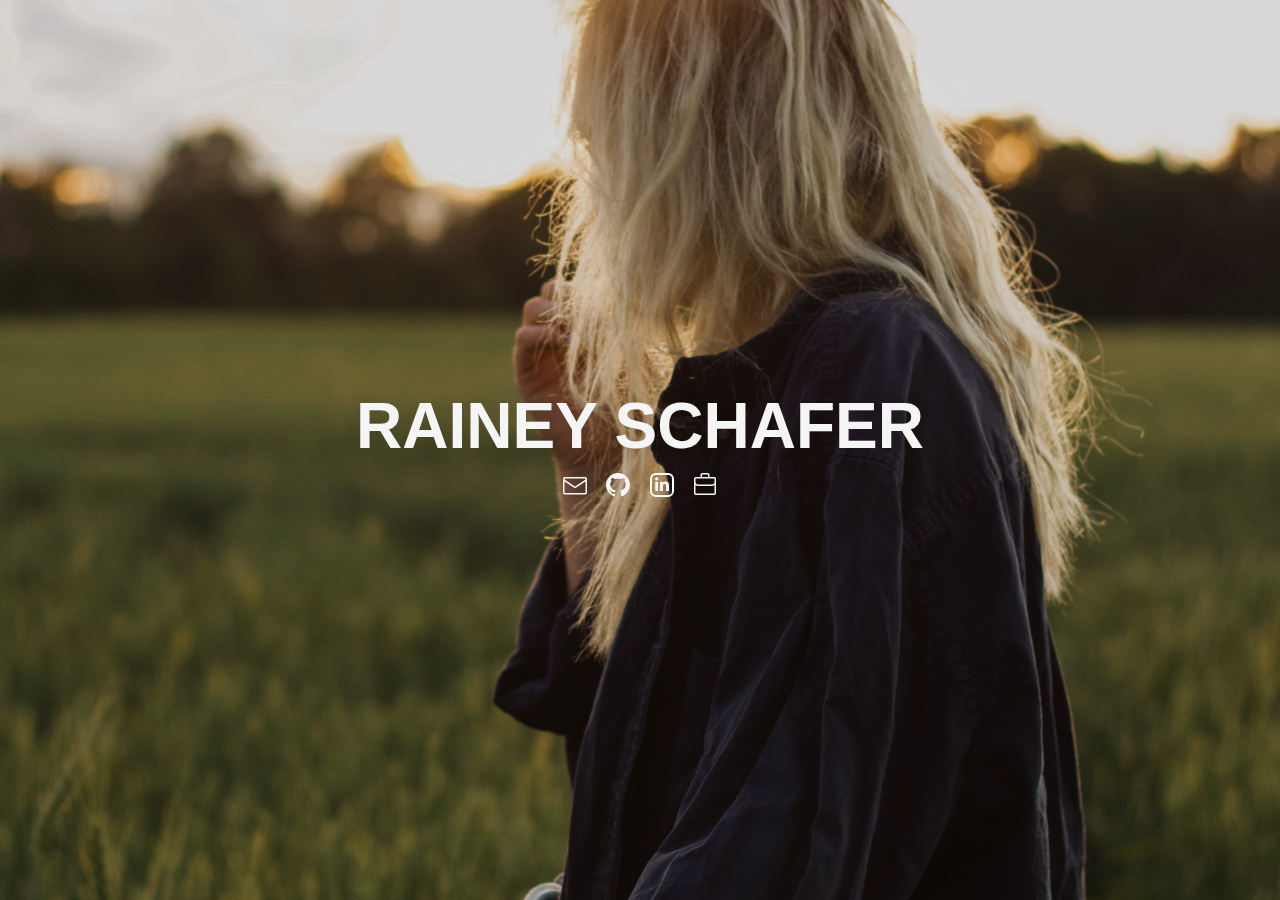
==== index.html @ cb730634 "Create website" ====
<!DOCTYPE html>
<html lang='en'>

<head>
  <meta charset='UTF-8' />
  <meta name="viewport" content="width=device-width, initial-scale=1">
  <title>Rainey Schafer</title>
  <link rel='stylesheet' href='styles.css' />
</head>

<body id="home-background-image">
  <div class='home'>
    <div class="page-container">

      <div class='header'>
        <h1>RAINEY SCHAFER</h1>
      </div>

      <div class='menu'>

        <div class='email-link'>
          <a href='mailto:schafer.rainey@gmail.com'>
            <svg xmlns="http://www.w3.org/2000/svg" viewBox="0 0 24 24">
              <path fill-rule="evenodd"
                d="M1.75 3A1.75 1.75 0 000 4.75v14c0 .966.784 1.75 1.75 1.75h20.5A1.75 1.75 0 0024 18.75v-14A1.75 1.75 0 0022.25 3H1.75zM1.5 4.75a.25.25 0 01.25-.25h20.5a.25.25 0 01.25.25v.852l-10.36 7a.25.25 0 01-.28 0l-10.36-7V4.75zm0 2.662V18.75c0 .138.112.25.25.25h20.5a.25.25 0 00.25-.25V7.412l-9.52 6.433c-.592.4-1.368.4-1.96 0L1.5 7.412z" />
            </svg>
          </a>
        </div>

        <div class='github-link'>
          <a href='https://github.com/R-Schafer' target="_blank">
            <svg xmlns="http://www.w3.org/2000/svg" viewBox="0 0 16 16">
              <path fill-rule="evenodd"
                d="M8 0C3.58 0 0 3.58 0 8c0 3.54 2.29 6.53 5.47 7.59.4.07.55-.17.55-.38 0-.19-.01-.82-.01-1.49-2.01.37-2.53-.49-2.69-.94-.09-.23-.48-.94-.82-1.13-.28-.15-.68-.52-.01-.53.63-.01 1.08.58 1.23.82.72 1.21 1.87.87 2.33.66.07-.52.28-.87.51-1.07-1.78-.2-3.64-.89-3.64-3.95 0-.87.31-1.59.82-2.15-.08-.2-.36-1.02.08-2.12 0 0 .67-.21 2.2.82.64-.18 1.32-.27 2-.27.68 0 1.36.09 2 .27 1.53-1.04 2.2-.82 2.2-.82.44 1.1.16 1.92.08 2.12.51.56.82 1.27.82 2.15 0 3.07-1.87 3.75-3.65 3.95.29.25.54.73.54 1.48 0 1.07-.01 1.93-.01 2.2 0 .21.15.46.55.38A8.013 8.013 0 0016 8c0-4.42-3.58-8-8-8z" />
            </svg>
          </a>
        </div>

        <div class='linkedin-link'>
          <a href='https://www.linkedin.com/in/raineyschafer/' target="_blank">
            <svg xmlns="http://www.w3.org/2000/svg" viewBox="0 0 448 512">
              <path
                d="M100.28 448H7.4V148.9h92.88zM53.79 108.1C24.09 108.1 0 83.5 0 53.8a53.79 53.79 0 0 1 107.58 0c0 29.7-24.1 54.3-53.79 54.3zM447.9 448h-92.68V302.4c0-34.7-.7-79.2-48.29-79.2-48.29 0-55.69 37.7-55.69 76.7V448h-92.78V148.9h89.08v40.8h1.3c12.4-23.5 42.69-48.3 87.88-48.3 94 0 111.28 61.9 111.28 142.3V448z" />
            </svg>
          </a>
        </div>

        <div class='resume-link'>
          <a href='resume.html' target="_blank">
            <svg xmlns="http://www.w3.org/2000/svg" viewBox="0 0 24 24">
              <path fill-rule="evenodd"
                d="M7.5 1.75C7.5.784 8.284 0 9.25 0h5.5c.966 0 1.75.784 1.75 1.75V4h4.75c.966 0 1.75.784 1.75 1.75v14.5A1.75 1.75 0 0121.25 22H2.75A1.75 1.75 0 011 20.25V5.75C1 4.784 1.784 4 2.75 4H7.5V1.75zm-5 10.24v8.26c0 .138.112.25.25.25h18.5a.25.25 0 00.25-.25v-8.26A4.233 4.233 0 0118.75 13H5.25a4.233 4.233 0 01-2.75-1.01zm19-3.24a2.75 2.75 0 01-2.75 2.75H5.25A2.75 2.75 0 012.5 8.75v-3a.25.25 0 01.25-.25h18.5a.25.25 0 01.25.25v3zm-6.5-7V4H9V1.75a.25.25 0 01.25-.25h5.5a.25.25 0 01.25.25z" />
            </svg>
          </a>
        </div>
      </div>
    </div>
  </div>
</body>

</html>
---- styles.css ----
* {
    margin: 0;
    padding: 0;
    box-sizing: border-box;
}

html, body {
    height: 100%;
    font-family:'Trebuchet MS', 'Lucida Sans Unicode', 'Lucida Grande', 'Lucida Sans', Arial, sans-serif;
}

.home {
    height: 100%;
}

.header {
    font-size: 2em;
    color: whitesmoke;
    text-align: center;
}

.page-container {
    display: flex;
    justify-content: center;
    align-items: center;
    height: 100%;
    flex-direction: column;
}

.menu {
    display: flex;
    flex-direction: row;
    justify-content: center;
    font-size: 1em;
}

.github-link,
.linkedin-link,
.resume-link,
.email-link {
    padding: 10%;
}

a:link {
    color: whitesmoke;
    text-decoration: none;
}
a:visited {
    color: whitesmoke;
}
a:hover {
    font-style: italic;
}

#home-background-image {
    background-image: url('images/home-background.jpg'); 
    background-position: center center; 
    background-repeat: no-repeat; 
    background-attachment: fixed; 
    background-size: cover;  
}

svg {
    height: 24px;
    width: 24px;
    fill: whitesmoke;
}

.linkedin-link svg {
    border: 2px solid white;
    padding: 2px 3px;
    border-radius: 6px;
    height: 24px;
}

.email-link svg {
    margin-top: 1px;
}
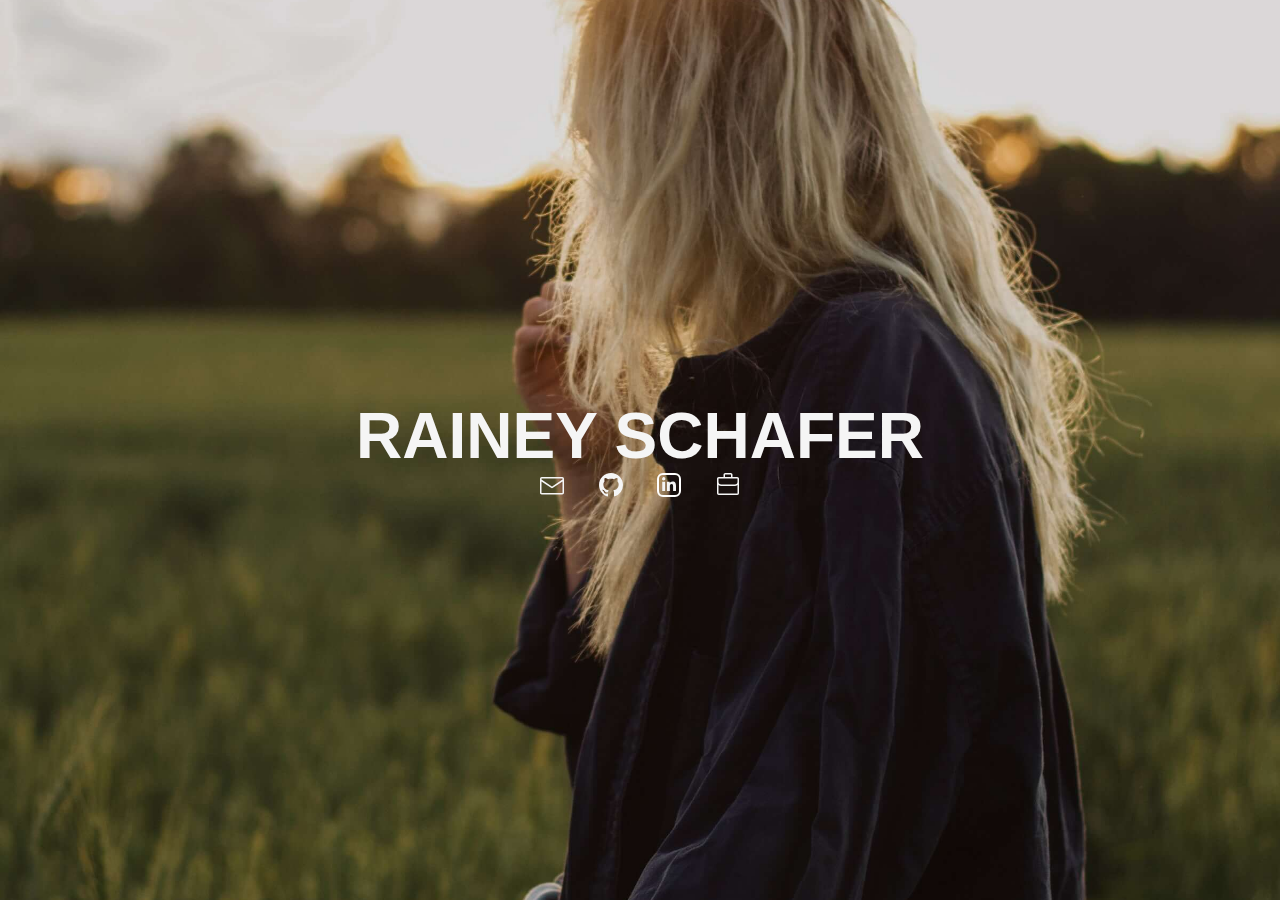
==== commit 2ad66888: "Optimizing background image and adjusted icons" ====
--- a/index.html
+++ b/index.html
@@ -4,7 +4,10 @@
 <head>
   <meta charset='UTF-8' />
   <meta name="viewport" content="width=device-width, initial-scale=1">
+
   <title>Rainey Schafer</title>
+  <meta name="description" content="Rainey Schafer's personal website">
+
   <link rel='stylesheet' href='styles.css' />
 </head>
 
--- a/styles.css
+++ b/styles.css
@@ -30,16 +30,9 @@
 
 .menu {
     display: flex;
-    flex-direction: row;
-    justify-content: center;
-    font-size: 1em;
-}
-
-.github-link,
-.linkedin-link,
-.resume-link,
-.email-link {
-    padding: 10%;
+    justify-content: space-between;
+    width: 50%;
+    max-width: 200px;
 }
 
 a:link {
@@ -54,11 +47,23 @@
 }
 
 #home-background-image {
-    background-image: url('images/home-background.jpg'); 
+    background-image: url('images/home-background-small.jpg'); 
     background-position: center center; 
     background-repeat: no-repeat; 
     background-attachment: fixed; 
     background-size: cover;  
+}
+
+@media screen and (min-width: 600px) {
+    #home-background-image {
+        background-image: url('images/home-background-medium.jpg'); 
+    }
+}
+
+@media screen and (min-width: 800px) {
+    #home-background-image {
+        background-image: url('images/home-background-large.jpg'); 
+    }
 }
 
 svg {
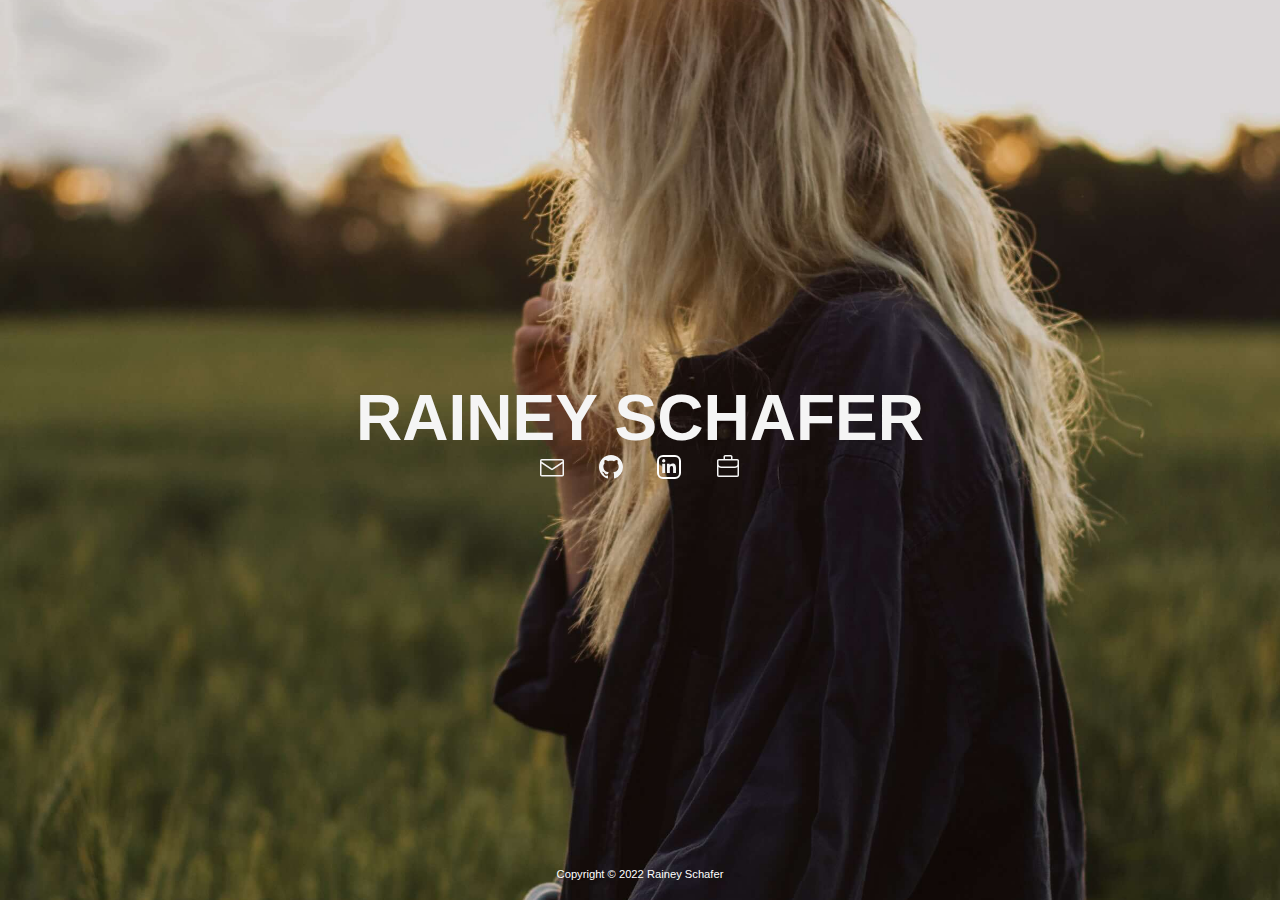
==== commit 215f4d24: "Add footer to website, update resume experience" ====
--- a/index.html
+++ b/index.html
@@ -49,7 +49,7 @@
         </div>
 
         <div class='resume-link'>
-          <a href='resume.html' target="_blank">
+          <a href='/resume' target="_blank">
             <svg xmlns="http://www.w3.org/2000/svg" viewBox="0 0 24 24">
               <path fill-rule="evenodd"
                 d="M7.5 1.75C7.5.784 8.284 0 9.25 0h5.5c.966 0 1.75.784 1.75 1.75V4h4.75c.966 0 1.75.784 1.75 1.75v14.5A1.75 1.75 0 0121.25 22H2.75A1.75 1.75 0 011 20.25V5.75C1 4.784 1.784 4 2.75 4H7.5V1.75zm-5 10.24v8.26c0 .138.112.25.25.25h18.5a.25.25 0 00.25-.25v-8.26A4.233 4.233 0 0118.75 13H5.25a4.233 4.233 0 01-2.75-1.01zm19-3.24a2.75 2.75 0 01-2.75 2.75H5.25A2.75 2.75 0 012.5 8.75v-3a.25.25 0 01.25-.25h18.5a.25.25 0 01.25.25v3zm-6.5-7V4H9V1.75a.25.25 0 01.25-.25h5.5a.25.25 0 01.25.25z" />
@@ -58,6 +58,11 @@
         </div>
       </div>
     </div>
+
+    <div class="footer">
+      <span>Copyright &copy; 2022 Rainey Schafer</span>
+    </div>
+
   </div>
 </body>
 
--- a/styles.css
+++ b/styles.css
@@ -24,7 +24,7 @@
     display: flex;
     justify-content: center;
     align-items: center;
-    height: 100%;
+    height: 96%;
     flex-direction: column;
 }
 
@@ -66,6 +66,8 @@
     }
 }
 
+/* icons */
+
 svg {
     height: 24px;
     width: 24px;
@@ -81,4 +83,15 @@
 
 .email-link svg {
     margin-top: 1px;
+}
+
+/* footer */
+
+.footer{
+    text-align: center;
+}
+
+span {
+    color: white;
+    font-size: .7em;
 }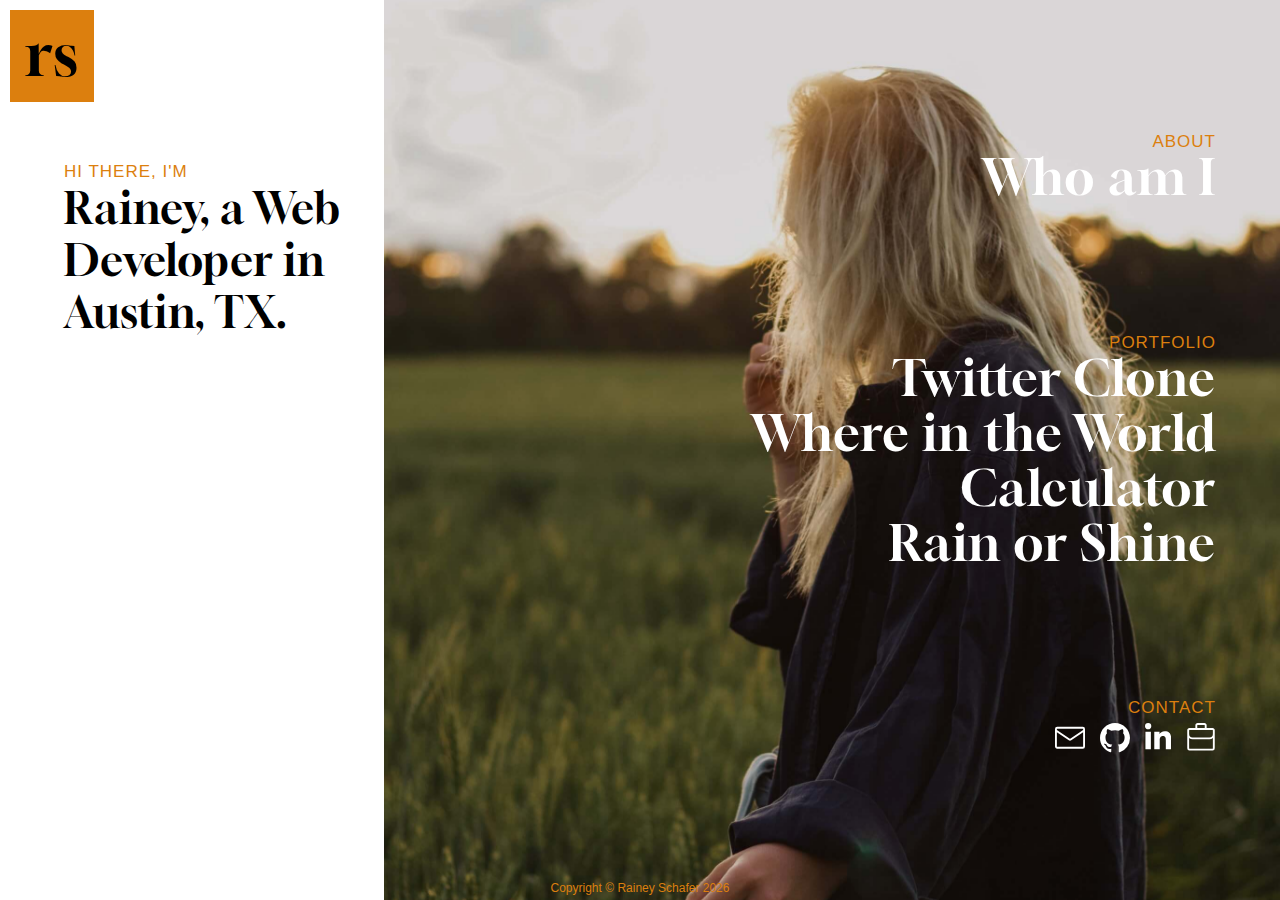
==== commit 06c11a15: "Made new website" ====
--- a/index.html
+++ b/index.html
@@ -1,69 +1,464 @@
 <!DOCTYPE html>
-<html lang='en'>
-
-<head>
-  <meta charset='UTF-8' />
-  <meta name="viewport" content="width=device-width, initial-scale=1">
-
-  <title>Rainey Schafer</title>
-  <meta name="description" content="Rainey Schafer's personal website">
-
-  <link rel='stylesheet' href='styles.css' />
-</head>
-
-<body id="home-background-image">
-  <div class='home'>
-    <div class="page-container">
-
-      <div class='header'>
-        <h1>RAINEY SCHAFER</h1>
-      </div>
-
-      <div class='menu'>
-
-        <div class='email-link'>
-          <a href='mailto:schafer.rainey@gmail.com'>
-            <svg xmlns="http://www.w3.org/2000/svg" viewBox="0 0 24 24">
-              <path fill-rule="evenodd"
-                d="M1.75 3A1.75 1.75 0 000 4.75v14c0 .966.784 1.75 1.75 1.75h20.5A1.75 1.75 0 0024 18.75v-14A1.75 1.75 0 0022.25 3H1.75zM1.5 4.75a.25.25 0 01.25-.25h20.5a.25.25 0 01.25.25v.852l-10.36 7a.25.25 0 01-.28 0l-10.36-7V4.75zm0 2.662V18.75c0 .138.112.25.25.25h20.5a.25.25 0 00.25-.25V7.412l-9.52 6.433c-.592.4-1.368.4-1.96 0L1.5 7.412z" />
-            </svg>
+<html lang="en">
+  <head>
+    <meta charset="UTF-8" />
+    <meta http-equiv="X-UA-Compatible" content="IE=edge" />
+    <meta name="viewport" content="width=device-width, initial-scale=1.0" />
+    <link rel="icon" href="images/favicon.ico" />
+    <link rel="stylesheet" href="styles.css" />
+    <script src="script.js" defer></script>
+    <title>RAINEY SCHAFER - WEB DEV</title>
+  </head>
+  <body>
+    <div class="container">
+      <header>
+        <div class="logo">
+          <a href="/">
+            <span>rs</span>
           </a>
         </div>
 
-        <div class='github-link'>
-          <a href='https://github.com/R-Schafer' target="_blank">
-            <svg xmlns="http://www.w3.org/2000/svg" viewBox="0 0 16 16">
-              <path fill-rule="evenodd"
-                d="M8 0C3.58 0 0 3.58 0 8c0 3.54 2.29 6.53 5.47 7.59.4.07.55-.17.55-.38 0-.19-.01-.82-.01-1.49-2.01.37-2.53-.49-2.69-.94-.09-.23-.48-.94-.82-1.13-.28-.15-.68-.52-.01-.53.63-.01 1.08.58 1.23.82.72 1.21 1.87.87 2.33.66.07-.52.28-.87.51-1.07-1.78-.2-3.64-.89-3.64-3.95 0-.87.31-1.59.82-2.15-.08-.2-.36-1.02.08-2.12 0 0 .67-.21 2.2.82.64-.18 1.32-.27 2-.27.68 0 1.36.09 2 .27 1.53-1.04 2.2-.82 2.2-.82.44 1.1.16 1.92.08 2.12.51.56.82 1.27.82 2.15 0 3.07-1.87 3.75-3.65 3.95.29.25.54.73.54 1.48 0 1.07-.01 1.93-.01 2.2 0 .21.15.46.55.38A8.013 8.013 0 0016 8c0-4.42-3.58-8-8-8z" />
-            </svg>
-          </a>
+        <button type="button" class="hamburger">
+          <div class="bar"></div>
+        </button>
+
+        <nav class="mobile-nav">
+          <div class="mobile-container">
+            <div class="about-container">
+              <span class="title">ABOUT</span>
+              <ul>
+                <li id="about" class="hover-nav">Who am I</li>
+              </ul>
+            </div>
+            <div class="project-container">
+              <span class="title">PROJECTS</span>
+              <ul>
+                <li id="twitter" class="hover-nav">Twitter Clone</li>
+                <li id="world" class="hover-nav">Where in the World</li>
+                <li id="calculator" class="hover-nav">Calculator</li>
+                <li id="weather" class="hover-nav">Rain or Shine</li>
+              </ul>
+            </div>
+            <div class="links">
+              <span class="title">CONTACT</span>
+              <div class="link-container">
+                <div class="link">
+                  <a href="mailto:schafer.rainey@gmail.com">
+                    <svg xmlns="http://www.w3.org/2000/svg" viewBox="0 0 24 24">
+                      <path
+                        fill-rule="evenodd"
+                        d="M1.75 3A1.75 1.75 0 000 4.75v14c0 .966.784 1.75 1.75 1.75h20.5A1.75 1.75 0 0024 18.75v-14A1.75 1.75 0 0022.25 3H1.75zM1.5 4.75a.25.25 0 01.25-.25h20.5a.25.25 0 01.25.25v.852l-10.36 7a.25.25 0 01-.28 0l-10.36-7V4.75zm0 2.662V18.75c0 .138.112.25.25.25h20.5a.25.25 0 00.25-.25V7.412l-9.52 6.433c-.592.4-1.368.4-1.96 0L1.5 7.412z"
+                      />
+                    </svg>
+                  </a>
+                </div>
+                <div class="link">
+                  <a href="https://github.com/R-Schafer" target="_blank">
+                    <svg xmlns="http://www.w3.org/2000/svg" viewBox="0 0 16 16">
+                      <path
+                        fill-rule="evenodd"
+                        d="M8 0C3.58 0 0 3.58 0 8c0 3.54 2.29 6.53 5.47 7.59.4.07.55-.17.55-.38 0-.19-.01-.82-.01-1.49-2.01.37-2.53-.49-2.69-.94-.09-.23-.48-.94-.82-1.13-.28-.15-.68-.52-.01-.53.63-.01 1.08.58 1.23.82.72 1.21 1.87.87 2.33.66.07-.52.28-.87.51-1.07-1.78-.2-3.64-.89-3.64-3.95 0-.87.31-1.59.82-2.15-.08-.2-.36-1.02.08-2.12 0 0 .67-.21 2.2.82.64-.18 1.32-.27 2-.27.68 0 1.36.09 2 .27 1.53-1.04 2.2-.82 2.2-.82.44 1.1.16 1.92.08 2.12.51.56.82 1.27.82 2.15 0 3.07-1.87 3.75-3.65 3.95.29.25.54.73.54 1.48 0 1.07-.01 1.93-.01 2.2 0 .21.15.46.55.38A8.013 8.013 0 0016 8c0-4.42-3.58-8-8-8z"
+                      />
+                    </svg>
+                  </a>
+                </div>
+                <div class="link linkedin-link">
+                  <a
+                    href="https://www.linkedin.com/in/raineyschafer/"
+                    target="_blank"
+                  >
+                    <svg
+                      xmlns="http://www.w3.org/2000/svg"
+                      viewBox="0 0 448 512"
+                    >
+                      <path
+                        d="M100.28 448H7.4V148.9h92.88zM53.79 108.1C24.09 108.1 0 83.5 0 53.8a53.79 53.79 0 0 1 107.58 0c0 29.7-24.1 54.3-53.79 54.3zM447.9 448h-92.68V302.4c0-34.7-.7-79.2-48.29-79.2-48.29 0-55.69 37.7-55.69 76.7V448h-92.78V148.9h89.08v40.8h1.3c12.4-23.5 42.69-48.3 87.88-48.3 94 0 111.28 61.9 111.28 142.3V448z"
+                      />
+                    </svg>
+                  </a>
+                </div>
+                <div class="link">
+                  <a href="/resume.html" target="_blank">
+                    <svg xmlns="http://www.w3.org/2000/svg" viewBox="0 0 24 24">
+                      <path
+                        fill-rule="evenodd"
+                        d="M7.5 1.75C7.5.784 8.284 0 9.25 0h5.5c.966 0 1.75.784 1.75 1.75V4h4.75c.966 0 1.75.784 1.75 1.75v14.5A1.75 1.75 0 0121.25 22H2.75A1.75 1.75 0 011 20.25V5.75C1 4.784 1.784 4 2.75 4H7.5V1.75zm-5 10.24v8.26c0 .138.112.25.25.25h18.5a.25.25 0 00.25-.25v-8.26A4.233 4.233 0 0118.75 13H5.25a4.233 4.233 0 01-2.75-1.01zm19-3.24a2.75 2.75 0 01-2.75 2.75H5.25A2.75 2.75 0 012.5 8.75v-3a.25.25 0 01.25-.25h18.5a.25.25 0 01.25.25v3zm-6.5-7V4H9V1.75a.25.25 0 01.25-.25h5.5a.25.25 0 01.25.25z"
+                      />
+                    </svg>
+                  </a>
+                </div>
+              </div>
+            </div>
+          </div>
+        </nav>
+      </header>
+      <main>
+        <img
+          class="default-image"
+          src="images/me_md.jpg"
+          alt="woman standing outside"
+        />
+        <img
+          class="about-image hidden"
+          src="images/typing_md.jpg"
+          alt="woman typing on computer"
+        />
+        <img
+          class="twitter-image hidden"
+          src="images/phone_md.jpg"
+          alt="woman holding an iphone"
+        />
+        <img class="world-image hidden" src="images/globe_md.jpg" alt="globe" />
+        <img
+          class="calculator-image hidden"
+          src="images/numbers_md.jpg"
+          alt="wooden numbered blocks"
+        />
+        <img
+          class="weather-image hidden"
+          src="images/sky_md.jpg"
+          alt="cloudy sky"
+        />
+
+        <div class="hero-container">
+          <div class="hero-left">
+            <div class="intro">
+              <span class="title">HI THERE, I'M</span>
+              <p>Rainey, a Web Developer in Austin, TX.</p>
+            </div>
+            <div id="blurb" class="about hidden">
+              <div class="title">ABOUT</div>
+              <p>
+                As a self-taught Web Developer, the journey has been challenging
+                yet rewarding. Though it requires dedication to continuous
+                learning, I enjoy the creativity and problem solving involved in
+                designing and building responsive applications.
+              </p>
+              <p>
+                When I'm not programming, you can find me at a garden center,
+                antique shopping, or hiking with my dog.
+              </p>
+              <div class="go-to-links">
+                <a href="/resume/resume.html" target="_blank">
+                  <svg xmlns="http://www.w3.org/2000/svg" viewBox="0 0 24 24">
+                    <path
+                      fill-rule="evenodd"
+                      d="M7.5 1.75C7.5.784 8.284 0 9.25 0h5.5c.966 0 1.75.784 1.75 1.75V4h4.75c.966 0 1.75.784 1.75 1.75v14.5A1.75 1.75 0 0121.25 22H2.75A1.75 1.75 0 011 20.25V5.75C1 4.784 1.784 4 2.75 4H7.5V1.75zm-5 10.24v8.26c0 .138.112.25.25.25h18.5a.25.25 0 00.25-.25v-8.26A4.233 4.233 0 0118.75 13H5.25a4.233 4.233 0 01-2.75-1.01zm19-3.24a2.75 2.75 0 01-2.75 2.75H5.25A2.75 2.75 0 012.5 8.75v-3a.25.25 0 01.25-.25h18.5a.25.25 0 01.25.25v3zm-6.5-7V4H9V1.75a.25.25 0 01.25-.25h5.5a.25.25 0 01.25.25z"
+                    />
+                  </svg>
+                </a>
+              </div>
+            </div>
+            <div id="blurb" class="twitter hidden">
+              <div class="title">TWITTER CLONE</div>
+              <p>
+                This app allows the user to create an account, login, logout,
+                delete account, tweet, and view tweets from selected accounts.
+              </p>
+
+              <div class="features">
+                <div class="title">FEATURES</div>
+                <ul>
+                  <li>Demo</li>
+                  <li>Authentication</li>
+                  <li>Loading indicator</li>
+                  <li>Error handling</li>
+                  <li>Dynamic routing</li>
+                  <li>Firebase/Firestore storage</li>
+                  <li>Replication of Twitter design</li>
+                </ul>
+              </div>
+
+              <div class="used">
+                <span>HTML</span>
+                <span>CSS</span>
+                <span>JavaScript</span>
+                <span>Node.js</span>
+                <span>React</span>
+                <span>Firebase</span>
+                <span>Firestore</span>
+                <span>Git</span>
+                <span>Netlify</span>
+              </div>
+
+              <div class="go-to-links">
+                <a
+                  href="https://github.com/R-Schafer/learning_backend/tree/master/twitter_clone"
+                  target="_blank"
+                >
+                  <svg xmlns="http://www.w3.org/2000/svg" viewBox="0 0 16 16">
+                    <path
+                      fill-rule="evenodd"
+                      d="M8 0C3.58 0 0 3.58 0 8c0 3.54 2.29 6.53 5.47 7.59.4.07.55-.17.55-.38 0-.19-.01-.82-.01-1.49-2.01.37-2.53-.49-2.69-.94-.09-.23-.48-.94-.82-1.13-.28-.15-.68-.52-.01-.53.63-.01 1.08.58 1.23.82.72 1.21 1.87.87 2.33.66.07-.52.28-.87.51-1.07-1.78-.2-3.64-.89-3.64-3.95 0-.87.31-1.59.82-2.15-.08-.2-.36-1.02.08-2.12 0 0 .67-.21 2.2.82.64-.18 1.32-.27 2-.27.68 0 1.36.09 2 .27 1.53-1.04 2.2-.82 2.2-.82.44 1.1.16 1.92.08 2.12.51.56.82 1.27.82 2.15 0 3.07-1.87 3.75-3.65 3.95.29.25.54.73.54 1.48 0 1.07-.01 1.93-.01 2.2 0 .21.15.46.55.38A8.013 8.013 0 0016 8c0-4.42-3.58-8-8-8z"
+                    />
+                  </svg>
+                </a>
+                <a
+                  href="https://startling-frangipane-65354b.netlify.app/"
+                  target="_blank"
+                >
+                  <svg
+                    class="open"
+                    xmlns="http://www.w3.org/2000/svg"
+                    viewBox="0 0 525 525"
+                  >
+                    <path
+                      d="M352 0c-12.9 0-24.6 7.8-29.6 19.8s-2.2 25.7 6.9 34.9L370.7 96 201.4 265.4c-12.5 12.5-12.5 32.8 0 45.3s32.8 12.5 45.3 0L416 141.3l41.4 41.4c9.2 9.2 22.9 11.9 34.9 6.9s19.8-16.6 19.8-29.6V32c0-17.7-14.3-32-32-32H352zM80 32C35.8 32 0 67.8 0 112V432c0 44.2 35.8 80 80 80H400c44.2 0 80-35.8 80-80V320c0-17.7-14.3-32-32-32s-32 14.3-32 32V432c0 8.8-7.2 16-16 16H80c-8.8 0-16-7.2-16-16V112c0-8.8 7.2-16 16-16H192c17.7 0 32-14.3 32-32s-14.3-32-32-32H80z"
+                    />
+                  </svg>
+                </a>
+              </div>
+            </div>
+            <div id="blurb" class="world hidden">
+              <div class="title">WHERE IN THE WORLD</div>
+
+              <p>
+                This app fetches and presents JSON country data. The user can
+                search for a specific country, filter by region, and review
+                additional details of a selected country.
+              </p>
+
+              <div class="features">
+                <div class="title">FEATURES</div>
+                <ul>
+                  <li>Search bar</li>
+                  <li>Dropdown menu</li>
+                  <li>Filter capabilities</li>
+                  <li>Dark mode, defaults to computer settings</li>
+                </ul>
+              </div>
+
+              <div class="used">
+                <span>HTML</span>
+                <span>CSS</span>
+                <span>JavaScript</span>
+                <span>Git</span>
+                <span>Netlify</span>
+              </div>
+
+              <div class="go-to-links">
+                <a
+                  href="https://github.com/R-Schafer/learning_web_applications/tree/master/js_countries"
+                  target="_blank"
+                >
+                  <svg xmlns="http://www.w3.org/2000/svg" viewBox="0 0 16 16">
+                    <path
+                      fill-rule="evenodd"
+                      d="M8 0C3.58 0 0 3.58 0 8c0 3.54 2.29 6.53 5.47 7.59.4.07.55-.17.55-.38 0-.19-.01-.82-.01-1.49-2.01.37-2.53-.49-2.69-.94-.09-.23-.48-.94-.82-1.13-.28-.15-.68-.52-.01-.53.63-.01 1.08.58 1.23.82.72 1.21 1.87.87 2.33.66.07-.52.28-.87.51-1.07-1.78-.2-3.64-.89-3.64-3.95 0-.87.31-1.59.82-2.15-.08-.2-.36-1.02.08-2.12 0 0 .67-.21 2.2.82.64-.18 1.32-.27 2-.27.68 0 1.36.09 2 .27 1.53-1.04 2.2-.82 2.2-.82.44 1.1.16 1.92.08 2.12.51.56.82 1.27.82 2.15 0 3.07-1.87 3.75-3.65 3.95.29.25.54.73.54 1.48 0 1.07-.01 1.93-.01 2.2 0 .21.15.46.55.38A8.013 8.013 0 0016 8c0-4.42-3.58-8-8-8z"
+                    />
+                  </svg>
+                </a>
+                <a
+                  href="https://magical-bublanina-122969.netlify.app/"
+                  target="_blank"
+                >
+                  <svg
+                    class="open"
+                    xmlns="http://www.w3.org/2000/svg"
+                    viewBox="0 0 512 512"
+                  >
+                    <path
+                      d="M352 0c-12.9 0-24.6 7.8-29.6 19.8s-2.2 25.7 6.9 34.9L370.7 96 201.4 265.4c-12.5 12.5-12.5 32.8 0 45.3s32.8 12.5 45.3 0L416 141.3l41.4 41.4c9.2 9.2 22.9 11.9 34.9 6.9s19.8-16.6 19.8-29.6V32c0-17.7-14.3-32-32-32H352zM80 32C35.8 32 0 67.8 0 112V432c0 44.2 35.8 80 80 80H400c44.2 0 80-35.8 80-80V320c0-17.7-14.3-32-32-32s-32 14.3-32 32V432c0 8.8-7.2 16-16 16H80c-8.8 0-16-7.2-16-16V112c0-8.8 7.2-16 16-16H192c17.7 0 32-14.3 32-32s-14.3-32-32-32H80z"
+                    />
+                  </svg>
+                </a>
+              </div>
+            </div>
+            <div id="blurb" class="calculator hidden">
+              <div class="title">CALCULATOR</div>
+
+              <p>
+                This app handles addition, subtraction, multiplication and
+                division. The user has the ability to clears the screen,
+                backspace and changes numbers from positive to negative and vice
+                versa.
+              </p>
+
+              <div class="features">
+                <div class="title">FEATURES</div>
+                <ul>
+                  <li>Clean and simple design</li>
+                  <li>Standard calculator functions</li>
+                  <li>Clear and backspace</li>
+                  <li>Negative/postive toggle button</li>
+                </ul>
+              </div>
+
+              <div class="used">
+                <span>HTML</span>
+                <span>CSS</span>
+                <span>JavaScript</span>
+                <span>Git</span>
+                <span>Netlify</span>
+              </div>
+
+              <div class="go-to-links">
+                <a
+                  href="https://github.com/R-Schafer/learning_web_applications/tree/master/js_calculator"
+                  target="_blank"
+                >
+                  <svg xmlns="http://www.w3.org/2000/svg" viewBox="0 0 16 16">
+                    <path
+                      fill-rule="evenodd"
+                      d="M8 0C3.58 0 0 3.58 0 8c0 3.54 2.29 6.53 5.47 7.59.4.07.55-.17.55-.38 0-.19-.01-.82-.01-1.49-2.01.37-2.53-.49-2.69-.94-.09-.23-.48-.94-.82-1.13-.28-.15-.68-.52-.01-.53.63-.01 1.08.58 1.23.82.72 1.21 1.87.87 2.33.66.07-.52.28-.87.51-1.07-1.78-.2-3.64-.89-3.64-3.95 0-.87.31-1.59.82-2.15-.08-.2-.36-1.02.08-2.12 0 0 .67-.21 2.2.82.64-.18 1.32-.27 2-.27.68 0 1.36.09 2 .27 1.53-1.04 2.2-.82 2.2-.82.44 1.1.16 1.92.08 2.12.51.56.82 1.27.82 2.15 0 3.07-1.87 3.75-3.65 3.95.29.25.54.73.54 1.48 0 1.07-.01 1.93-.01 2.2 0 .21.15.46.55.38A8.013 8.013 0 0016 8c0-4.42-3.58-8-8-8z"
+                    />
+                  </svg>
+                </a>
+                <a
+                  href="https://astonishing-madeleine-dbae3c.netlify.app/"
+                  target="_blank"
+                >
+                  <svg
+                    class="open"
+                    xmlns="http://www.w3.org/2000/svg"
+                    viewBox="0 0 525 525"
+                  >
+                    <path
+                      d="M352 0c-12.9 0-24.6 7.8-29.6 19.8s-2.2 25.7 6.9 34.9L370.7 96 201.4 265.4c-12.5 12.5-12.5 32.8 0 45.3s32.8 12.5 45.3 0L416 141.3l41.4 41.4c9.2 9.2 22.9 11.9 34.9 6.9s19.8-16.6 19.8-29.6V32c0-17.7-14.3-32-32-32H352zM80 32C35.8 32 0 67.8 0 112V432c0 44.2 35.8 80 80 80H400c44.2 0 80-35.8 80-80V320c0-17.7-14.3-32-32-32s-32 14.3-32 32V432c0 8.8-7.2 16-16 16H80c-8.8 0-16-7.2-16-16V112c0-8.8 7.2-16 16-16H192c17.7 0 32-14.3 32-32s-14.3-32-32-32H80z"
+                    />
+                  </svg>
+                </a>
+              </div>
+            </div>
+            <div id="blurb" class="weather hidden">
+              <div class="title">RAIN OR SHINE</div>
+
+              <p>
+                This app fetches and presents JSON weather data. Allows the user
+                to search the forecast in desired locations and provides 12 hour
+                - 3 day forecasts.
+              </p>
+
+              <div class="features">
+                <div class="title">FEATURES</div>
+                <ul>
+                  <li>Clean and simple design</li>
+                  <li>Loading indicator</li>
+                  <li>Error handling</li>
+                  <li>Location search bar</li>
+                </ul>
+              </div>
+
+              <div class="used">
+                <span>HTML</span>
+                <span>CSS</span>
+                <span>JavaScript</span>
+                <span>Git</span>
+                <span>Netlify</span>
+              </div>
+
+              <div class="go-to-links">
+                <a
+                  href="https://github.com/R-Schafer/learning_web_applications/tree/master/js_weather_application"
+                  target="_blank"
+                >
+                  <svg xmlns="http://www.w3.org/2000/svg" viewBox="0 0 16 16">
+                    <path
+                      fill-rule="evenodd"
+                      d="M8 0C3.58 0 0 3.58 0 8c0 3.54 2.29 6.53 5.47 7.59.4.07.55-.17.55-.38 0-.19-.01-.82-.01-1.49-2.01.37-2.53-.49-2.69-.94-.09-.23-.48-.94-.82-1.13-.28-.15-.68-.52-.01-.53.63-.01 1.08.58 1.23.82.72 1.21 1.87.87 2.33.66.07-.52.28-.87.51-1.07-1.78-.2-3.64-.89-3.64-3.95 0-.87.31-1.59.82-2.15-.08-.2-.36-1.02.08-2.12 0 0 .67-.21 2.2.82.64-.18 1.32-.27 2-.27.68 0 1.36.09 2 .27 1.53-1.04 2.2-.82 2.2-.82.44 1.1.16 1.92.08 2.12.51.56.82 1.27.82 2.15 0 3.07-1.87 3.75-3.65 3.95.29.25.54.73.54 1.48 0 1.07-.01 1.93-.01 2.2 0 .21.15.46.55.38A8.013 8.013 0 0016 8c0-4.42-3.58-8-8-8z"
+                    />
+                  </svg>
+                </a>
+                <a
+                  href="https://vermillion-pudding-e18ce7.netlify.app/"
+                  target="_blank"
+                >
+                  <svg
+                    class="open"
+                    xmlns="http://www.w3.org/2000/svg"
+                    viewBox="0 0 525 525"
+                  >
+                    <path
+                      d="M352 0c-12.9 0-24.6 7.8-29.6 19.8s-2.2 25.7 6.9 34.9L370.7 96 201.4 265.4c-12.5 12.5-12.5 32.8 0 45.3s32.8 12.5 45.3 0L416 141.3l41.4 41.4c9.2 9.2 22.9 11.9 34.9 6.9s19.8-16.6 19.8-29.6V32c0-17.7-14.3-32-32-32H352zM80 32C35.8 32 0 67.8 0 112V432c0 44.2 35.8 80 80 80H400c44.2 0 80-35.8 80-80V320c0-17.7-14.3-32-32-32s-32 14.3-32 32V432c0 8.8-7.2 16-16 16H80c-8.8 0-16-7.2-16-16V112c0-8.8 7.2-16 16-16H192c17.7 0 32-14.3 32-32s-14.3-32-32-32H80z"
+                    />
+                  </svg>
+                </a>
+              </div>
+            </div>
+          </div>
+          <div class="hero-right">
+            <nav class="menu">
+              <div class="about-container">
+                <span class="title">ABOUT</span>
+                <ul>
+                  <li id="about" class="hover-nav">Who am I</li>
+                </ul>
+              </div>
+
+              <div class="project-container">
+                <span class="title">PORTFOLIO</span>
+                <ul>
+                  <li id="twitter" class="hover-nav">Twitter Clone</li>
+                  <li id="world" class="hover-nav">Where in the World</li>
+                  <li id="calculator" class="hover-nav">Calculator</li>
+                  <li id="weather" class="hover-nav">Rain or Shine</li>
+                </ul>
+              </div>
+
+              <div class="links">
+                <span class="title">CONTACT</span>
+                <div class="link-container">
+                  <div class="link">
+                    <a href="mailto:schafer.rainey@gmail.com">
+                      <svg
+                        xmlns="http://www.w3.org/2000/svg"
+                        viewBox="0 0 24 24"
+                      >
+                        <path
+                          fill-rule="evenodd"
+                          d="M1.75 3A1.75 1.75 0 000 4.75v14c0 .966.784 1.75 1.75 1.75h20.5A1.75 1.75 0 0024 18.75v-14A1.75 1.75 0 0022.25 3H1.75zM1.5 4.75a.25.25 0 01.25-.25h20.5a.25.25 0 01.25.25v.852l-10.36 7a.25.25 0 01-.28 0l-10.36-7V4.75zm0 2.662V18.75c0 .138.112.25.25.25h20.5a.25.25 0 00.25-.25V7.412l-9.52 6.433c-.592.4-1.368.4-1.96 0L1.5 7.412z"
+                        />
+                      </svg>
+                    </a>
+                  </div>
+                  <div class="link">
+                    <a href="https://github.com/R-Schafer" target="_blank">
+                      <svg
+                        xmlns="http://www.w3.org/2000/svg"
+                        viewBox="0 0 16 16"
+                      >
+                        <path
+                          fill-rule="evenodd"
+                          d="M8 0C3.58 0 0 3.58 0 8c0 3.54 2.29 6.53 5.47 7.59.4.07.55-.17.55-.38 0-.19-.01-.82-.01-1.49-2.01.37-2.53-.49-2.69-.94-.09-.23-.48-.94-.82-1.13-.28-.15-.68-.52-.01-.53.63-.01 1.08.58 1.23.82.72 1.21 1.87.87 2.33.66.07-.52.28-.87.51-1.07-1.78-.2-3.64-.89-3.64-3.95 0-.87.31-1.59.82-2.15-.08-.2-.36-1.02.08-2.12 0 0 .67-.21 2.2.82.64-.18 1.32-.27 2-.27.68 0 1.36.09 2 .27 1.53-1.04 2.2-.82 2.2-.82.44 1.1.16 1.92.08 2.12.51.56.82 1.27.82 2.15 0 3.07-1.87 3.75-3.65 3.95.29.25.54.73.54 1.48 0 1.07-.01 1.93-.01 2.2 0 .21.15.46.55.38A8.013 8.013 0 0016 8c0-4.42-3.58-8-8-8z"
+                        />
+                      </svg>
+                    </a>
+                  </div>
+                  <div class="link linkedin-link">
+                    <a
+                      href="https://www.linkedin.com/in/raineyschafer/"
+                      target="_blank"
+                    >
+                      <svg
+                        xmlns="http://www.w3.org/2000/svg"
+                        viewBox="0 0 448 512"
+                      >
+                        <path
+                          d="M100.28 448H7.4V148.9h92.88zM53.79 108.1C24.09 108.1 0 83.5 0 53.8a53.79 53.79 0 0 1 107.58 0c0 29.7-24.1 54.3-53.79 54.3zM447.9 448h-92.68V302.4c0-34.7-.7-79.2-48.29-79.2-48.29 0-55.69 37.7-55.69 76.7V448h-92.78V148.9h89.08v40.8h1.3c12.4-23.5 42.69-48.3 87.88-48.3 94 0 111.28 61.9 111.28 142.3V448z"
+                        />
+                      </svg>
+                    </a>
+                  </div>
+                  <div class="link">
+                    <a href="/resume/resume.html" target="_blank">
+                      <svg
+                        xmlns="http://www.w3.org/2000/svg"
+                        viewBox="0 0 24 24"
+                      >
+                        <path
+                          fill-rule="evenodd"
+                          d="M7.5 1.75C7.5.784 8.284 0 9.25 0h5.5c.966 0 1.75.784 1.75 1.75V4h4.75c.966 0 1.75.784 1.75 1.75v14.5A1.75 1.75 0 0121.25 22H2.75A1.75 1.75 0 011 20.25V5.75C1 4.784 1.784 4 2.75 4H7.5V1.75zm-5 10.24v8.26c0 .138.112.25.25.25h18.5a.25.25 0 00.25-.25v-8.26A4.233 4.233 0 0118.75 13H5.25a4.233 4.233 0 01-2.75-1.01zm19-3.24a2.75 2.75 0 01-2.75 2.75H5.25A2.75 2.75 0 012.5 8.75v-3a.25.25 0 01.25-.25h18.5a.25.25 0 01.25.25v3zm-6.5-7V4H9V1.75a.25.25 0 01.25-.25h5.5a.25.25 0 01.25.25z"
+                        />
+                      </svg>
+                    </a>
+                  </div>
+                </div>
+              </div>
+            </nav>
+          </div>
         </div>
-
-        <div class='linkedin-link'>
-          <a href='https://www.linkedin.com/in/raineyschafer/' target="_blank">
-            <svg xmlns="http://www.w3.org/2000/svg" viewBox="0 0 448 512">
-              <path
-                d="M100.28 448H7.4V148.9h92.88zM53.79 108.1C24.09 108.1 0 83.5 0 53.8a53.79 53.79 0 0 1 107.58 0c0 29.7-24.1 54.3-53.79 54.3zM447.9 448h-92.68V302.4c0-34.7-.7-79.2-48.29-79.2-48.29 0-55.69 37.7-55.69 76.7V448h-92.78V148.9h89.08v40.8h1.3c12.4-23.5 42.69-48.3 87.88-48.3 94 0 111.28 61.9 111.28 142.3V448z" />
-            </svg>
-          </a>
-        </div>
-
-        <div class='resume-link'>
-          <a href='/resume' target="_blank">
-            <svg xmlns="http://www.w3.org/2000/svg" viewBox="0 0 24 24">
-              <path fill-rule="evenodd"
-                d="M7.5 1.75C7.5.784 8.284 0 9.25 0h5.5c.966 0 1.75.784 1.75 1.75V4h4.75c.966 0 1.75.784 1.75 1.75v14.5A1.75 1.75 0 0121.25 22H2.75A1.75 1.75 0 011 20.25V5.75C1 4.784 1.784 4 2.75 4H7.5V1.75zm-5 10.24v8.26c0 .138.112.25.25.25h18.5a.25.25 0 00.25-.25v-8.26A4.233 4.233 0 0118.75 13H5.25a4.233 4.233 0 01-2.75-1.01zm19-3.24a2.75 2.75 0 01-2.75 2.75H5.25A2.75 2.75 0 012.5 8.75v-3a.25.25 0 01.25-.25h18.5a.25.25 0 01.25.25v3zm-6.5-7V4H9V1.75a.25.25 0 01.25-.25h5.5a.25.25 0 01.25.25z" />
-            </svg>
-          </a>
-        </div>
-      </div>
+      </main>
+      <footer></footer>
     </div>
-
-    <div class="footer">
-      <span>Copyright &copy; 2022 Rainey Schafer</span>
-    </div>
-
-  </div>
-</body>
-
-</html>+  </body>
+</html>
--- a/styles.css
+++ b/styles.css
@@ -1,97 +1,469 @@
+@import url("https://fonts.googleapis.com/css2?family=Gloock&display=swap");
 
 * {
-    margin: 0;
-    padding: 0;
-    box-sizing: border-box;
-}
-
-html, body {
-    height: 100%;
-    font-family:'Trebuchet MS', 'Lucida Sans Unicode', 'Lucida Grande', 'Lucida Sans', Arial, sans-serif;
-}
-
-.home {
-    height: 100%;
-}
-
-.header {
-    font-size: 2em;
-    color: whitesmoke;
-    text-align: center;
-}
-
-.page-container {
-    display: flex;
-    justify-content: center;
-    align-items: center;
-    height: 96%;
-    flex-direction: column;
+  padding: 0;
+  margin: 0;
+  box-sizing: border-box;
+}
+
+html,
+body {
+  height: 100%;
+  width: 100%;
+  letter-spacing: 1px;
+}
+
+.container {
+  display: flex;
+  flex-direction: column;
+  height: 100%;
+}
+
+/* ------------------------ header section ------------------------ */
+header {
+  width: 100%;
+  display: flex;
+  justify-content: space-between;
+  z-index: 1;
+}
+
+.logo {
+  margin: 10px;
+  background-color: #dc7f0e;
+  padding: 7px 15px 12px 15px;
+}
+
+.logo span {
+  color: black;
+  font-size: 25px;
+  font-family: "Gloock", serif;
+}
+
+.logo a:link,
+.logo a:visited,
+.logo a:hover,
+.logo a:active {
+  text-decoration: none;
+  color: black;
+}
+
+.logo span:hover {
+  color: white;
+}
+
+/* -------- menu button -------- */
+button {
+  position: relative;
+}
+
+.hamburger {
+  width: 48px;
+  outline: none;
+  border: none;
+  cursor: pointer;
+  margin-right: 10px;
+  padding: 0px 6px;
+  background-color: #dc7f0e;
+  z-index: 5;
+  margin: 10px;
+}
+
+.hamburger .bar,
+.hamburger:before,
+.hamburger:after {
+  height: 3px;
+  background-color: black;
+  margin: 5px 4px;
+  transition: 0.4s;
+  content: "";
+  display: block;
+}
+
+.hamburger.is-active:before {
+  transform: rotate(-45deg) translate(-7px, 5px);
+}
+
+.hamburger.is-active:after {
+  transform: rotate(45deg) translate(-6px, -5px);
+}
+
+.hamburger.is-active .bar {
+  opacity: 0;
+}
+
+/* -------- repeat fonts -------- */
+
+.menu .title,
+.mobile-nav .title,
+.intro .title {
+  font-size: 17px;
+  color: #dc7f0e;
+  font-family: "Trebuchet MS", "Lucida Sans Unicode", "Lucida Grande",
+    "Lucida Sans", sans-serif;
+}
+
+/* -------- mobile menu display -------- */
+
+.mobile-nav {
+  position: fixed;
+  left: 100%;
+  width: 70%;
+  min-height: 100vh;
+  transition: 0.4s;
+  display: flex;
+  flex-direction: column;
+  text-align: end;
+  justify-content: space-evenly;
+}
+
+.mobile-nav.is-active {
+  left: 30%;
+  padding-right: 10px;
+  background-color: rgb(17 17 17 / 70%);
+}
+
+#about,
+#twitter,
+#world,
+#calculator,
+#weather {
+  font-size: 21px;
+  font-family: "Gloock", serif;
+  color: white;
+  width: 214px;
+  text-decoration: none;
+  list-style-type: none;
+}
+
+.hover-nav {
+  display: flex;
+  height: 15px;
+  margin-top: 25px;
+  padding-bottom: 1px;
+  align-items: end;
+  justify-content: end;
+  transition: background-color 250ms cubic-bezier(0.55, 0.085, 0.68, 0.53);
+}
+
+.hover-nav:hover {
+  background-color: #dc7f0e;
+  cursor: pointer;
+}
+
+.about-container,
+.project-container {
+  display: flex;
+  flex-direction: column;
+  align-content: end;
+  justify-content: end;
+  align-items: end;
+  padding-bottom: 45px;
+}
+
+/* -------- contact icons -------- */
+.link-container {
+  display: flex;
+  justify-content: flex-end;
+}
+
+.link {
+  padding: 5px 0 5px 15px;
+  background-color: transparent;
+}
+
+svg {
+  height: 30px;
+  fill: white;
+}
+
+svg:hover {
+  fill: #dc7f0e;
+}
+
+/* ------------------------ main section ------------------------ */
+
+main {
+  padding-top: 20px;
+  flex-grow: 1;
+}
+
+/* -------- images -------- */
+img {
+  position: absolute;
+  top: 0px;
+  right: 0px;
+  width: 70%;
+  height: 100%;
+  object-fit: cover;
+}
+
+img.hidden {
+  display: none;
+}
+
+/* -------- hero -------- */
+
+.hero-container {
+  position: relative;
+  display: -ms-flexbox;
+  display: flex;
+  width: 90%;
+  min-height: 200px;
+  margin-right: auto;
+  margin-left: auto;
+  flex-direction: column;
+}
+
+/* ------------------ left side of page ------------------ */
+
+.hero-left {
+  height: 100%;
+  max-width: 288px;
+  position: absolute;
+}
+
+.intro {
+  padding-top: 30px;
+  animation: fadeIn 1s;
+}
+
+/* hides when an li is selected */
+.intro.hidden {
+  display: none;
+}
+
+/* toggle hides when the menu opens and closes */
+.intro.no-show {
+  opacity: 0;
+}
+
+p {
+  font-size: 26px;
+  font-family: "Gloock", serif;
+}
+
+/* -------- blurb section -------- */
+
+#blurb {
+  width: 100%;
+  background-color: rgb(255 255 255 / 70%);
+  color: #040000;
+  display: flex;
+  flex-direction: column;
+  justify-content: space-evenly;
+  animation: fadeIn 1s;
+}
+
+@keyframes fadeIn {
+  0% {
+    opacity: 0;
+  }
+  100% {
+    opacity: 1;
+  }
+}
+
+#blurb.hidden {
+  display: none;
+}
+
+/* toggle hides when the menu opens and closes */
+#blurb.no-show {
+  opacity: 0;
+}
+
+#about p {
+  padding-bottom: 5px;
+}
+
+.used {
+  font-size: 14px;
+  color: white;
+  font-family: "Trebuchet MS", "Lucida Sans Unicode", "Lucida Grande",
+    "Lucida Sans", sans-serif;
+  display: flex;
+  flex-wrap: wrap;
+}
+
+.used span {
+  padding: 2px 3px;
+  border-radius: 3px;
+  margin: 1px 4px 4px 0px;
+  background-color: #444444;
+}
+
+#blurb .title {
+  font-family: "Trebuchet MS", "Lucida Sans Unicode", "Lucida Grande",
+    "Lucida Sans", sans-serif;
+  color: #dc7f0e;
+  padding: 10px 0 5px;
+}
+
+#blurb p {
+  font-size: 20px;
+  padding-bottom: 10px;
+}
+
+#blurb .features {
+  padding-bottom: 13px;
+}
+
+#blurb .features li {
+  font-size: 16px;
+  font-family: "Gloock", serif;
+  margin-left: 17px;
+}
+
+/* ------------------ right side of page ------------------ */
+
+.hero-right {
+  position: relative;
+  align-self: flex-end;
+  width: 300px;
+  right: 0px;
 }
 
 .menu {
-    display: flex;
-    justify-content: space-between;
-    width: 50%;
-    max-width: 200px;
-}
-
-a:link {
-    color: whitesmoke;
-    text-decoration: none;
-}
-a:visited {
-    color: whitesmoke;
-}
-a:hover {
-    font-style: italic;
-}
-
-#home-background-image {
-    background-image: url('images/home-background-small.jpg'); 
-    background-position: center center; 
-    background-repeat: no-repeat; 
-    background-attachment: fixed; 
-    background-size: cover;  
-}
-
-@media screen and (min-width: 600px) {
-    #home-background-image {
-        background-image: url('images/home-background-medium.jpg'); 
-    }
-}
-
-@media screen and (min-width: 800px) {
-    #home-background-image {
-        background-image: url('images/home-background-large.jpg'); 
-    }
+  display: flex;
+  flex-direction: column;
+  justify-content: space-between;
+  text-align: end;
+  min-height: 70vh;
 }
 
 /* icons */
-
-svg {
-    height: 24px;
-    width: 24px;
-    fill: whitesmoke;
-}
-
-.linkedin-link svg {
-    border: 2px solid white;
-    padding: 2px 3px;
-    border-radius: 6px;
-    height: 24px;
-}
-
-.email-link svg {
-    margin-top: 1px;
-}
-
-/* footer */
-
-.footer{
-    text-align: center;
-}
-
-span {
-    color: white;
-    font-size: .7em;
-}+.go-to-links {
+  display: flex;
+  flex-direction: row;
+  align-items: center;
+  margin: 10px 0;
+}
+
+.go-to-links svg {
+  fill: black;
+  padding-right: 10px;
+}
+
+.go-to-links .open {
+  height: 28px;
+}
+
+.go-to-links svg:hover {
+  fill: #dc7f0e;
+}
+
+/* ------------------------ footer section ------------------------ */
+footer {
+  font-size: 12px;
+  color: #dc7f0e;
+  font-family: "Trebuchet MS", "Lucida Sans Unicode", "Lucida Grande",
+    "Lucida Sans", sans-serif;
+  letter-spacing: 0;
+  text-align: center;
+  padding: 5px;
+  z-index: 1;
+}
+
+/* ------------------------ media queries ------------------------ */
+
+/* removing hover from touch devices */
+@media (hover: none) {
+  .go-to-links svg:hover {
+    fill: inherit;
+  }
+
+  svg:hover {
+    fill: white;
+  }
+  .logo span:hover {
+    color: inherit;
+  }
+  .hover-nav:hover {
+    background-color: transparent;
+  }
+}
+
+@media screen and (min-width: 768px) {
+  .mobile-nav,
+  button {
+    display: none;
+  }
+
+  #about,
+  #twitter,
+  #world,
+  #calculator,
+  #weather {
+    font-size: 30px;
+    width: 350px;
+  }
+
+  .hover-nav {
+    height: 19px;
+  }
+
+  .intro p {
+    font-size: 30px;
+  }
+
+  .logo span {
+    font-size: 50px;
+  }
+
+  #blurb {
+    animation: none;
+  }
+
+  #blurb p {
+    font-size: 22px;
+  }
+
+  #blurb .features li {
+    font-size: 18px;
+  }
+
+  #blurb .used {
+    font-size: 16px;
+  }
+}
+
+@media screen and (max-width: 767px) {
+  .menu {
+    display: none;
+  }
+}
+
+@media screen and (min-width: 1024px) {
+  #about,
+  #twitter,
+  #world,
+  #calculator,
+  #weather {
+    font-size: 50px;
+    width: 600px;
+  }
+
+  .hover-nav {
+    height: 30px;
+  }
+
+  .intro p {
+    font-size: 43px;
+  }
+
+  .logo span {
+    font-size: 60px;
+  }
+
+  #blurb p {
+    font-size: 25px;
+  }
+
+  #blurb .features li {
+    font-size: 21px;
+  }
+
+  #blurb .used {
+    font-size: 18px;
+  }
+}
